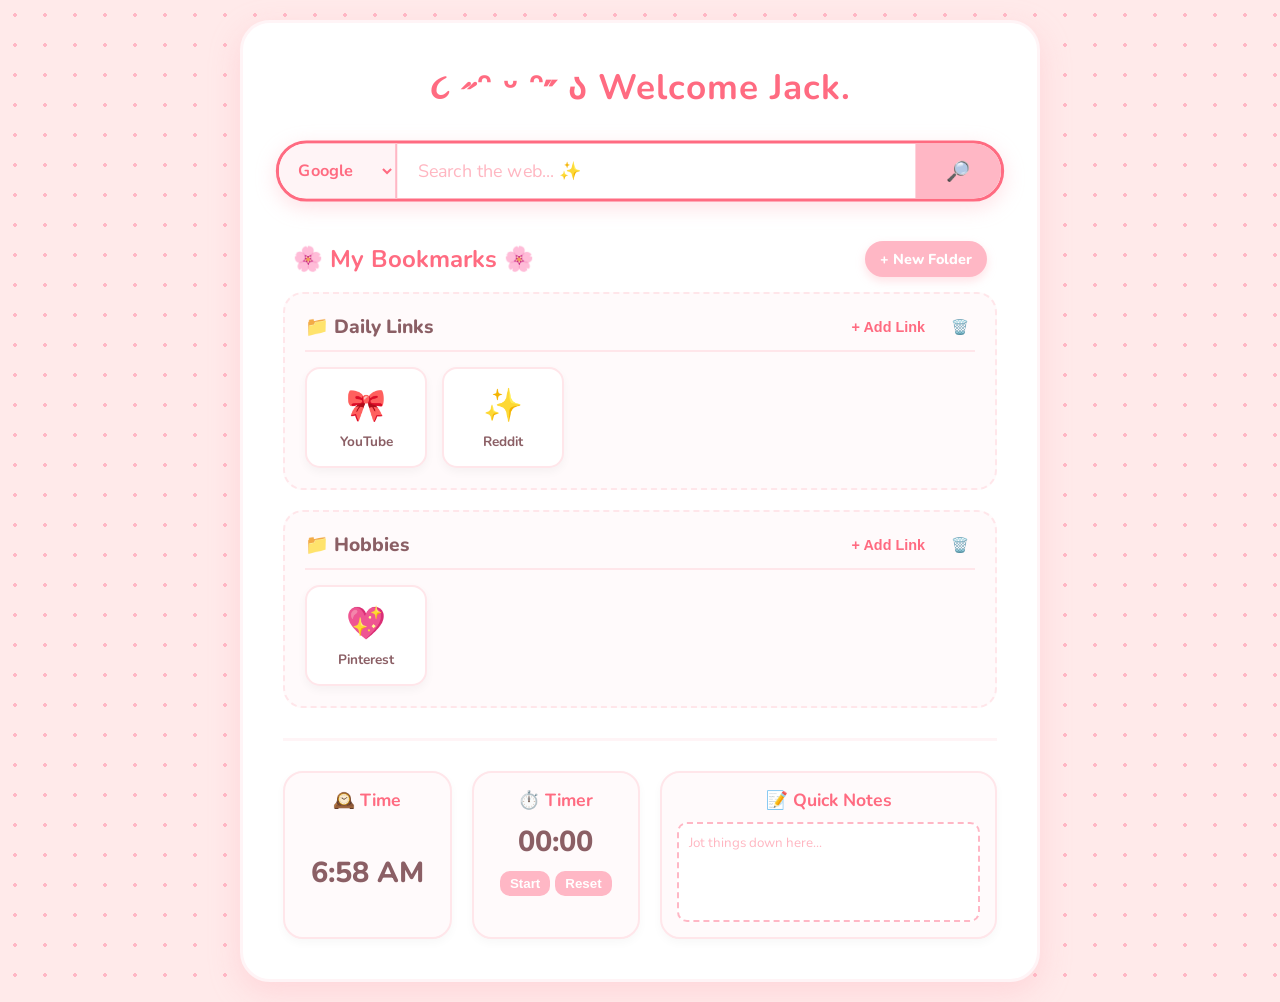
==== index.html @ 55a4bf8b "Add files via upload" ====
<!DOCTYPE html>
<html lang="en">
<head>
    <meta charset="UTF-8">
    <meta name="viewport" content="width=device-width, initial-scale=1.0">
    <title>🌸 jacks Start Page 🌸</title>
    <link href="https://fonts.googleapis.com/css2?family=Nunito:wght@400;700;800&display=swap" rel="stylesheet">
    
    <link rel="stylesheet" href="style.css">
</head>
<body>

    <div class="container">
        <h1>૮ ˶ᵔ ᵕ ᵔ˶ ა Welcome Jack.</h1>
        
        <form class="search-bar" id="search-form">
            <select id="search-engine" class="search-engine-select">
                <option value="google">Google</option>
                <option value="youtube">YouTube</option>
                <option value="reddit">Reddit</option>
            </select>
            <input type="text" id="search-query" placeholder="Search the web... ✨" autofocus autocomplete="off" required>
            <button type="submit">🔎</button>
        </form>

        <div class="bookmarks-header">
            <h2>🌸 My Bookmarks 🌸</h2>
            <button id="add-group-btn" class="btn">+ New Folder</button>
        </div>

        <div id="bookmarks-master-container">
            </div>

        <div class="utilities">
            <div class="widget-card">
                <h3>🕰️ Time</h3>
                <div class="clock-display" id="clock-display">00:00</div>
            </div>

            <div class="widget-card">
                <h3>⏱️ Timer</h3>
                <div class="timer-display" id="timer-display">00:00</div>
                <div class="timer-controls">
                    <button id="timer-toggle">Start</button>
                    <button id="timer-reset">Reset</button>
                </div>
            </div>

            <div class="widget-card notes-card">
                <h3>📝 Quick Notes</h3>
                <textarea id="notepad" placeholder="Jot things down here..."></textarea>
            </div>
        </div>
    </div>
    
    <script>
        /* --- Search Logic --- */
        document.getElementById('search-form').addEventListener('submit', function(e) {
            e.preventDefault();
            const query = encodeURIComponent(document.getElementById('search-query').value);
            const engine = document.getElementById('search-engine').value;
            let url = '';
            
            if (engine === 'google') url = `https://www.google.com/search?q=${query}`;
            else if (engine === 'youtube') url = `https://www.youtube.com/results?search_query=${query}`;
            else if (engine === 'reddit') url = `https://www.reddit.com/search?q=${query}`;
            
            window.location.href = url;
        });

        /* --- Notepad Logic --- */
        const notepad = document.getElementById('notepad');
        notepad.value = localStorage.getItem('kawaiiNotes') || '';
        notepad.addEventListener('input', () => {
            localStorage.setItem('kawaiiNotes', notepad.value);
        });

        /* --- Clock Logic --- */
        function updateClock() {
            const now = new Date();
            let hours = now.getHours();
            let minutes = now.getMinutes();
            let ampm = hours >= 12 ? 'PM' : 'AM';
            hours = hours % 12;
            hours = hours ? hours : 12; 
            minutes = minutes < 10 ? '0' + minutes : minutes;
            document.getElementById('clock-display').innerText = `${hours}:${minutes} ${ampm}`;
        }
        setInterval(updateClock, 1000);
        updateClock();

        /* --- Timer Logic (Stopwatch) --- */
        let timerInterval;
        let timerSeconds = 0;
        let isTimerRunning = false;
        const timerDisplay = document.getElementById('timer-display');
        const timerToggleBtn = document.getElementById('timer-toggle');

        function formatTime(totalSeconds) {
            const m = Math.floor(totalSeconds / 60).toString().padStart(2, '0');
            const s = (totalSeconds % 60).toString().padStart(2, '0');
            return `${m}:${s}`;
        }

        document.getElementById('timer-toggle').addEventListener('click', () => {
            if (isTimerRunning) {
                clearInterval(timerInterval);
                timerToggleBtn.innerText = 'Resume';
            } else {
                timerInterval = setInterval(() => {
                    timerSeconds++;
                    timerDisplay.innerText = formatTime(timerSeconds);
                }, 1000);
                timerToggleBtn.innerText = 'Pause';
            }
            isTimerRunning = !isTimerRunning;
        });

        document.getElementById('timer-reset').addEventListener('click', () => {
            clearInterval(timerInterval);
            isTimerRunning = false;
            timerSeconds = 0;
            timerDisplay.innerText = formatTime(timerSeconds);
            timerToggleBtn.innerText = 'Start';
        });

        /* --- Bookmarks Logic --- */
        const masterContainer = document.getElementById('bookmarks-master-container');
        const kawaiiIcons = ['🌸', '🎀', '✨', '💖', '🍓', '🧁', '🧸', '☁️', '🐰', '🌷', '🦋', '🌙'];

        // Load grouped bookmarks or set default
        let groupedBookmarks = JSON.parse(localStorage.getItem('kawaiiGroupedBookmarks'));
        if (!groupedBookmarks || Object.keys(groupedBookmarks).length === 0) {
            groupedBookmarks = {
                "Daily Links": [
                    { name: 'YouTube', url: 'https://youtube.com', icon: '🎀' },
                    { name: 'Reddit', url: 'https://reddit.com', icon: '✨' }
                ],
                "Hobbies": [
                    { name: 'Pinterest', url: 'https://pinterest.com', icon: '💖' }
                ]
            };
        }

        function saveBookmarks() {
            localStorage.setItem('kawaiiGroupedBookmarks', JSON.stringify(groupedBookmarks));
        }

        function renderBookmarks() {
            masterContainer.innerHTML = '';
            
            for (const groupName in groupedBookmarks) {
                const groupDiv = document.createElement('div');
                groupDiv.className = 'group-container';
                
                // Header for the group
                const header = document.createElement('div');
                header.className = 'group-header';
                header.innerHTML = `
                    <div class="group-title">📁 ${groupName}</div>
                    <div class="group-actions">
                        <button onclick="addBookmarkToGroup('${groupName}')">+ Add Link</button>
                        <button onclick="deleteGroup('${groupName}')">🗑️</button>
                    </div>
                `;
                groupDiv.appendChild(header);

                // Grid for the links
                const grid = document.createElement('div');
                grid.className = 'bookmarks-grid';
                
                groupedBookmarks[groupName].forEach((bm, index) => {
                    const card = document.createElement('a');
                    card.className = 'bookmark-card';
                    card.href = bm.url;
                    card.innerHTML = `
                        <div class="bookmark-icon">${bm.icon}</div>
                        <div class="bookmark-name">${bm.name}</div>
                        <button class="delete-btn" onclick="deleteBookmark(event, '${groupName}', ${index})" title="Delete">✖</button>
                    `;
                    grid.appendChild(card);
                });

                groupDiv.appendChild(grid);
                masterContainer.appendChild(groupDiv);
            }
        }

        // Add a new Group
        document.getElementById('add-group-btn').addEventListener('click', () => {
            const groupName = prompt('What is the name of your new folder? 🎀');
            if (!groupName || groupedBookmarks[groupName]) return; 
            groupedBookmarks[groupName] = [];
            saveBookmarks();
            renderBookmarks();
        });

        // Delete a Group
        window.deleteGroup = function(groupName) {
            if (confirm(`Are you sure you want to delete the "${groupName}" folder and all its links? 🥺`)) {
                delete groupedBookmarks[groupName];
                saveBookmarks();
                renderBookmarks();
            }
        }

        // Add bookmark to a specific group
        window.addBookmarkToGroup = function(groupName) {
            const name = prompt('What is the name of your new bookmark? 🎀');
            if (!name) return; 
            
            let url = prompt('What is the URL? ✨\n(e.g., https://example.com)');
            if (!url) return; 
            
            if (!url.startsWith('http://') && !url.startsWith('https://')) {
                url = 'https://' + url;
            }

            const randomIcon = kawaiiIcons[Math.floor(Math.random() * kawaiiIcons.length)];
            groupedBookmarks[groupName].push({ name, url, icon: randomIcon });
            
            saveBookmarks();
            renderBookmarks();
        }

        // Delete specific bookmark
        window.deleteBookmark = function(event, groupName, index) {
            event.preventDefault(); 
            if (confirm('Are you sure you want to delete this cute bookmark? 🥺')) {
                groupedBookmarks[groupName].splice(index, 1);
                saveBookmarks();
                renderBookmarks();
            }
        }

        renderBookmarks();
    </script>
</body>
</html>
---- style.css ----
/* style.css */
:root {
    --bg-color: #ffeaea; 
    --container-bg: #ffffff; 
    --primary: #ffb7c5; 
    --secondary: #ffc0cb; 
    --text-main: #ff6b81; 
    --text-dark: #8b5f65; 
    --shadow: rgba(255, 182, 193, 0.4); 
}

* {
    box-sizing: border-box;
}

body {
    font-family: 'Nunito', sans-serif;
    background-color: var(--bg-color);
    background-image: radial-gradient(var(--primary) 2px, transparent 2px);
    background-size: 30px 30px;
    color: var(--text-dark);
    display: flex;
    justify-content: center;
    align-items: center;
    min-height: 100vh;
    margin: 0;
    padding: 20px;
}

.container {
    background-color: var(--container-bg);
    padding: 40px;
    border-radius: 30px;
    box-shadow: 0 10px 30px var(--shadow);
    width: 100%;
    max-width: 800px;
    border: 3px solid #fff4f6;
}

h1 {
    color: var(--text-main);
    margin-top: 0;
    margin-bottom: 30px;
    font-size: 2.2em;
    text-align: center;
    letter-spacing: 1px;
}

/* --- Search Bar Styles --- */
.search-bar {
    display: flex;
    margin-bottom: 40px;
    box-shadow: 0 6px 20px var(--shadow);
    border-radius: 50px;
    overflow: hidden;
    border: 3px solid var(--primary);
    background: white;
    transition: transform 0.2s;
}

.search-bar:focus-within {
    transform: scale(1.02);
    border-color: var(--text-main);
}

.search-engine-select {
    background-color: #fff4f6;
    color: var(--text-main);
    border: none;
    padding: 0 15px;
    font-family: 'Nunito', sans-serif;
    font-weight: 700;
    font-size: 1em;
    outline: none;
    cursor: pointer;
    border-right: 2px solid var(--primary);
}

.search-bar input {
    flex-grow: 1;
    padding: 15px 20px;
    border: none;
    outline: none;
    font-family: 'Nunito', sans-serif;
    font-size: 1.1em;
    color: var(--text-dark);
    background: transparent;
}

.search-bar input::placeholder {
    color: #ffb6c1;
}

.search-bar button {
    padding: 15px 30px;
    background-color: var(--primary);
    color: white;
    border: none;
    cursor: pointer;
    font-size: 1.2em;
    transition: background 0.3s ease;
}

.search-bar button:hover {
    background-color: var(--text-main);
}

/* --- Bookmarks Styles --- */
.bookmarks-header {
    display: flex;
    justify-content: space-between;
    align-items: center;
    margin-bottom: 15px;
    padding: 0 10px;
}

h2 {
    color: var(--text-main);
    margin: 0;
    font-size: 1.5em;
}

.btn {
    background-color: var(--primary);
    color: white;
    border: none;
    padding: 8px 15px;
    border-radius: 20px;
    cursor: pointer;
    font-family: 'Nunito', sans-serif;
    font-weight: 800;
    font-size: 0.9em;
    box-shadow: 0 4px 10px var(--shadow);
    transition: transform 0.2s, background 0.3s;
}

.btn:hover {
    transform: scale(1.05) translateY(-2px);
    background-color: var(--text-main);
}

.group-container {
    background: #fffafb;
    border: 2px dashed #ffe6ea;
    border-radius: 20px;
    padding: 20px;
    margin-bottom: 20px;
}

.group-header {
    display: flex;
    align-items: center;
    justify-content: space-between;
    margin-bottom: 15px;
    border-bottom: 2px solid #ffe6ea;
    padding-bottom: 10px;
}

.group-title {
    font-size: 1.2em;
    font-weight: 800;
    color: var(--text-dark);
}

.group-actions button {
    background: none;
    border: none;
    cursor: pointer;
    font-size: 0.9em;
    font-weight: 700;
    color: var(--text-main);
    margin-left: 10px;
    transition: transform 0.2s;
}

.group-actions button:hover {
    transform: scale(1.1);
}

.bookmarks-grid {
    display: grid;
    grid-template-columns: repeat(auto-fill, minmax(100px, 1fr));
    gap: 15px;
}

.bookmark-card {
    background-color: white;
    padding: 15px 10px;
    border-radius: 15px;
    text-decoration: none;
    color: var(--text-dark);
    display: flex;
    flex-direction: column;
    align-items: center;
    position: relative;
    box-shadow: 0 4px 10px rgba(0,0,0,0.04);
    transition: transform 0.2s, box-shadow 0.2s;
    border: 2px solid #ffe6ea;
}

.bookmark-card:hover {
    transform: translateY(-5px);
    box-shadow: 0 8px 20px var(--shadow);
    border-color: var(--primary);
}

.bookmark-icon { font-size: 2em; margin-bottom: 5px; }
.bookmark-name { font-size: 0.85em; font-weight: 700; text-align: center; word-break: break-word; }

.delete-btn {
    position: absolute;
    top: -8px;
    right: -8px;
    background-color: #ff6b81;
    color: white;
    border: 2px solid white;
    border-radius: 50%;
    width: 24px;
    height: 24px;
    font-size: 10px;
    cursor: pointer;
    display: none;
    align-items: center;
    justify-content: center;
    padding: 0;
    box-shadow: 0 2px 5px rgba(0,0,0,0.2);
    transition: transform 0.2s;
}

.bookmark-card:hover .delete-btn { display: flex; }
.delete-btn:hover { transform: scale(1.1); }

/* --- Utilities Styles (Timer, Clock, Notes) --- */
.utilities {
    display: grid;
    grid-template-columns: 1fr 1fr 2fr;
    gap: 20px;
    margin-top: 30px;
    border-top: 3px solid #fff4f6;
    padding-top: 30px;
}

.widget-card {
    background-color: #fffafb;
    border: 2px solid #ffe6ea;
    border-radius: 20px;
    padding: 15px;
    box-shadow: 0 4px 10px rgba(0,0,0,0.03);
    display: flex;
    flex-direction: column;
    align-items: center;
    text-align: center;
}

.widget-card h3 {
    margin: 0 0 10px 0;
    color: var(--text-main);
    font-size: 1.1em;
}

/* Clock */
.clock-display {
    font-size: 1.8em;
    font-weight: 800;
    color: var(--text-dark);
    margin: auto 0;
}

/* Timer */
.timer-display {
    font-size: 1.8em;
    font-weight: 800;
    color: var(--text-dark);
    margin-bottom: 10px;
    font-variant-numeric: tabular-nums;
}
.timer-controls { display: flex; gap: 5px; }
.timer-controls button {
    background: var(--primary);
    color: white;
    border: none;
    border-radius: 10px;
    padding: 5px 10px;
    font-weight: 700;
    cursor: pointer;
}
.timer-controls button:hover { background: var(--text-main); }

/* Notes */
.widget-card.notes-card {
    align-items: stretch;
}
textarea {
    width: 100%;
    height: 100px;
    resize: none;
    border: 2px dashed #ffb7c5;
    border-radius: 10px;
    padding: 10px;
    font-family: 'Nunito', sans-serif;
    color: var(--text-dark);
    background: white;
    outline: none;
}
textarea:focus { border-color: var(--text-main); }
textarea::placeholder { color: #ffb6c1; }

@media (max-width: 650px) {
    .utilities { grid-template-columns: 1fr; }
}
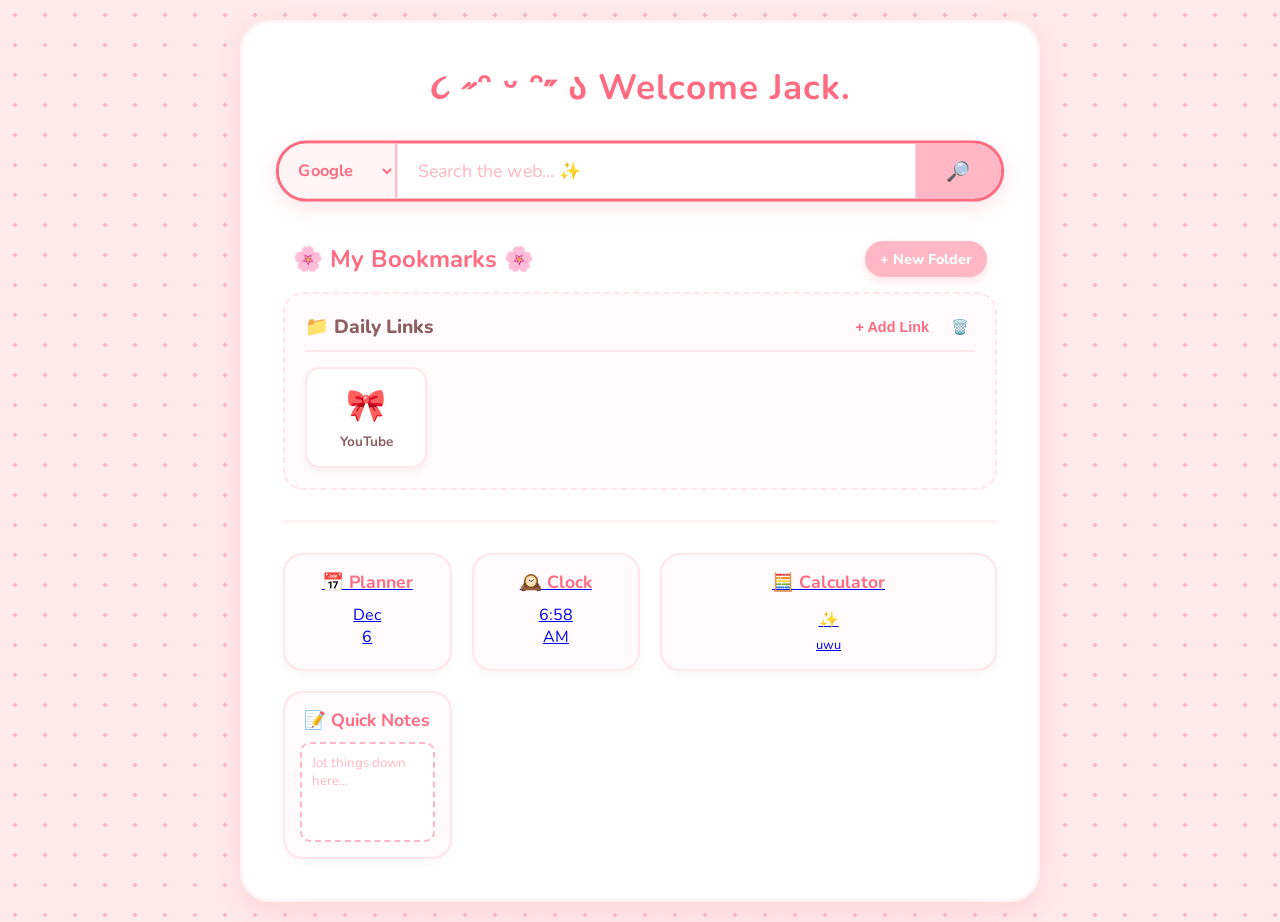
==== commit c2ef1e8e: "ndex.html" ====
--- a/index.html
+++ b/index.html
@@ -3,9 +3,8 @@
 <head>
     <meta charset="UTF-8">
     <meta name="viewport" content="width=device-width, initial-scale=1.0">
-    <title>🌸 jacks Start Page 🌸</title>
+    <title>🌸 Kawaii Start Page 🌸</title>
     <link href="https://fonts.googleapis.com/css2?family=Nunito:wght@400;700;800&display=swap" rel="stylesheet">
-    
     <link rel="stylesheet" href="style.css">
 </head>
 <body>
@@ -27,24 +26,27 @@
             <h2>🌸 My Bookmarks 🌸</h2>
             <button id="add-group-btn" class="btn">+ New Folder</button>
         </div>
-
-        <div id="bookmarks-master-container">
-            </div>
+        <div id="bookmarks-master-container"></div>
 
         <div class="utilities">
-            <div class="widget-card">
-                <h3>🕰️ Time</h3>
-                <div class="clock-display" id="clock-display">00:00</div>
-            </div>
+            
+            <a href="calendar.html" class="widget-card" title="Open Planner">
+                <h3>📅 Planner</h3>
+                <div class="widget-data-small" id="mini-month">MMM</div>
+                <div class="widget-data-large" id="mini-day">00</div>
+            </a>
 
-            <div class="widget-card">
-                <h3>⏱️ Timer</h3>
-                <div class="timer-display" id="timer-display">00:00</div>
-                <div class="timer-controls">
-                    <button id="timer-toggle">Start</button>
-                    <button id="timer-reset">Reset</button>
-                </div>
-            </div>
+            <a href="clock.html" class="widget-card" title="Open Time Tools">
+                <h3>🕰️ Clock</h3>
+                <div class="widget-data-large" id="mini-clock">00:00</div>
+                <div class="widget-data-small" id="mini-ampm">AM</div>
+            </a>
+
+            <a href="calculator.html" class="widget-card" title="Open Calculator">
+                <h3>🧮 Calculator</h3>
+                <div class="widget-data-large" style="margin-top:5px;">✨</div>
+                <div class="widget-data-small" style="font-size:0.8em; margin-top:5px;">uwu</div>
+            </a>
 
             <div class="widget-card notes-card">
                 <h3>📝 Quick Notes</h3>
@@ -60,180 +62,79 @@
             const query = encodeURIComponent(document.getElementById('search-query').value);
             const engine = document.getElementById('search-engine').value;
             let url = '';
-            
             if (engine === 'google') url = `https://www.google.com/search?q=${query}`;
             else if (engine === 'youtube') url = `https://www.youtube.com/results?search_query=${query}`;
             else if (engine === 'reddit') url = `https://www.reddit.com/search?q=${query}`;
-            
             window.location.href = url;
         });
 
-        /* --- Notepad Logic --- */
-        const notepad = document.getElementById('notepad');
-        notepad.value = localStorage.getItem('kawaiiNotes') || '';
-        notepad.addEventListener('input', () => {
-            localStorage.setItem('kawaiiNotes', notepad.value);
-        });
+        /* --- Mini Calendar Logic --- */
+        const dateObj = new Date();
+        document.getElementById('mini-month').innerText = dateObj.toLocaleString('default', { month: 'short' });
+        document.getElementById('mini-day').innerText = dateObj.getDate();
 
-        /* --- Clock Logic --- */
+        /* --- Mini Clock Logic --- */
         function updateClock() {
             const now = new Date();
             let hours = now.getHours();
             let minutes = now.getMinutes();
             let ampm = hours >= 12 ? 'PM' : 'AM';
-            hours = hours % 12;
-            hours = hours ? hours : 12; 
+            hours = hours % 12 || 12; 
             minutes = minutes < 10 ? '0' + minutes : minutes;
-            document.getElementById('clock-display').innerText = `${hours}:${minutes} ${ampm}`;
+            document.getElementById('mini-clock').innerText = `${hours}:${minutes}`;
+            document.getElementById('mini-ampm').innerText = ampm;
         }
-        setInterval(updateClock, 1000);
-        updateClock();
+        setInterval(updateClock, 1000); updateClock();
 
-        /* --- Timer Logic (Stopwatch) --- */
-        let timerInterval;
-        let timerSeconds = 0;
-        let isTimerRunning = false;
-        const timerDisplay = document.getElementById('timer-display');
-        const timerToggleBtn = document.getElementById('timer-toggle');
-
-        function formatTime(totalSeconds) {
-            const m = Math.floor(totalSeconds / 60).toString().padStart(2, '0');
-            const s = (totalSeconds % 60).toString().padStart(2, '0');
-            return `${m}:${s}`;
-        }
-
-        document.getElementById('timer-toggle').addEventListener('click', () => {
-            if (isTimerRunning) {
-                clearInterval(timerInterval);
-                timerToggleBtn.innerText = 'Resume';
-            } else {
-                timerInterval = setInterval(() => {
-                    timerSeconds++;
-                    timerDisplay.innerText = formatTime(timerSeconds);
-                }, 1000);
-                timerToggleBtn.innerText = 'Pause';
-            }
-            isTimerRunning = !isTimerRunning;
-        });
-
-        document.getElementById('timer-reset').addEventListener('click', () => {
-            clearInterval(timerInterval);
-            isTimerRunning = false;
-            timerSeconds = 0;
-            timerDisplay.innerText = formatTime(timerSeconds);
-            timerToggleBtn.innerText = 'Start';
-        });
+        /* --- Notepad Logic --- */
+        const notepad = document.getElementById('notepad');
+        notepad.value = localStorage.getItem('kawaiiNotes') || '';
+        notepad.addEventListener('input', () => localStorage.setItem('kawaiiNotes', notepad.value));
 
         /* --- Bookmarks Logic --- */
         const masterContainer = document.getElementById('bookmarks-master-container');
-        const kawaiiIcons = ['🌸', '🎀', '✨', '💖', '🍓', '🧁', '🧸', '☁️', '🐰', '🌷', '🦋', '🌙'];
-
-        // Load grouped bookmarks or set default
+        const kawaiiIcons = ['🌸', '🎀', '✨', '💖', '🍓', '🧁', '🧸', '☁️', '🐰', '🌷'];
         let groupedBookmarks = JSON.parse(localStorage.getItem('kawaiiGroupedBookmarks'));
         if (!groupedBookmarks || Object.keys(groupedBookmarks).length === 0) {
-            groupedBookmarks = {
-                "Daily Links": [
-                    { name: 'YouTube', url: 'https://youtube.com', icon: '🎀' },
-                    { name: 'Reddit', url: 'https://reddit.com', icon: '✨' }
-                ],
-                "Hobbies": [
-                    { name: 'Pinterest', url: 'https://pinterest.com', icon: '💖' }
-                ]
-            };
+            groupedBookmarks = { "Daily Links": [{ name: 'YouTube', url: 'https://youtube.com', icon: '🎀' }] };
         }
-
-        function saveBookmarks() {
-            localStorage.setItem('kawaiiGroupedBookmarks', JSON.stringify(groupedBookmarks));
-        }
-
+        function saveBookmarks() { localStorage.setItem('kawaiiGroupedBookmarks', JSON.stringify(groupedBookmarks)); }
         function renderBookmarks() {
             masterContainer.innerHTML = '';
-            
             for (const groupName in groupedBookmarks) {
                 const groupDiv = document.createElement('div');
                 groupDiv.className = 'group-container';
-                
-                // Header for the group
-                const header = document.createElement('div');
-                header.className = 'group-header';
-                header.innerHTML = `
-                    <div class="group-title">📁 ${groupName}</div>
-                    <div class="group-actions">
-                        <button onclick="addBookmarkToGroup('${groupName}')">+ Add Link</button>
-                        <button onclick="deleteGroup('${groupName}')">🗑️</button>
+                groupDiv.innerHTML = `
+                    <div class="group-header">
+                        <div class="group-title">📁 ${groupName}</div>
+                        <div class="group-actions"><button onclick="addBookmarkToGroup('${groupName}')">+ Add Link</button><button onclick="deleteGroup('${groupName}')">🗑️</button></div>
                     </div>
                 `;
-                groupDiv.appendChild(header);
-
-                // Grid for the links
                 const grid = document.createElement('div');
                 grid.className = 'bookmarks-grid';
-                
                 groupedBookmarks[groupName].forEach((bm, index) => {
-                    const card = document.createElement('a');
-                    card.className = 'bookmark-card';
-                    card.href = bm.url;
-                    card.innerHTML = `
-                        <div class="bookmark-icon">${bm.icon}</div>
-                        <div class="bookmark-name">${bm.name}</div>
-                        <button class="delete-btn" onclick="deleteBookmark(event, '${groupName}', ${index})" title="Delete">✖</button>
-                    `;
-                    grid.appendChild(card);
+                    grid.innerHTML += `<a class="bookmark-card" href="${bm.url}"><div class="bookmark-icon">${bm.icon}</div><div class="bookmark-name">${bm.name}</div><button class="delete-btn" onclick="deleteBookmark(event, '${groupName}', ${index})" title="Delete">✖</button></a>`;
                 });
-
-                groupDiv.appendChild(grid);
-                masterContainer.appendChild(groupDiv);
+                groupDiv.appendChild(grid); masterContainer.appendChild(groupDiv);
             }
         }
-
-        // Add a new Group
         document.getElementById('add-group-btn').addEventListener('click', () => {
-            const groupName = prompt('What is the name of your new folder? 🎀');
-            if (!groupName || groupedBookmarks[groupName]) return; 
-            groupedBookmarks[groupName] = [];
-            saveBookmarks();
-            renderBookmarks();
+            const groupName = prompt('New folder name? 🎀');
+            if (groupName && !groupedBookmarks[groupName]) { groupedBookmarks[groupName] = []; saveBookmarks(); renderBookmarks(); }
         });
-
-        // Delete a Group
-        window.deleteGroup = function(groupName) {
-            if (confirm(`Are you sure you want to delete the "${groupName}" folder and all its links? 🥺`)) {
-                delete groupedBookmarks[groupName];
-                saveBookmarks();
-                renderBookmarks();
-            }
+        window.deleteGroup = function(groupName) { if (confirm(`Delete "${groupName}" folder? 🥺`)) { delete groupedBookmarks[groupName]; saveBookmarks(); renderBookmarks(); } }
+        window.addBookmarkToGroup = function(groupName) {
+            const name = prompt('Bookmark name? 🎀'); if (!name) return;
+            let url = prompt('URL? ✨'); if (!url) return;
+            if (!url.startsWith('http')) url = 'https://' + url;
+            groupedBookmarks[groupName].push({ name, url, icon: kawaiiIcons[Math.floor(Math.random() * kawaiiIcons.length)] });
+            saveBookmarks(); renderBookmarks();
         }
-
-        // Add bookmark to a specific group
-        window.addBookmarkToGroup = function(groupName) {
-            const name = prompt('What is the name of your new bookmark? 🎀');
-            if (!name) return; 
-            
-            let url = prompt('What is the URL? ✨\n(e.g., https://example.com)');
-            if (!url) return; 
-            
-            if (!url.startsWith('http://') && !url.startsWith('https://')) {
-                url = 'https://' + url;
-            }
-
-            const randomIcon = kawaiiIcons[Math.floor(Math.random() * kawaiiIcons.length)];
-            groupedBookmarks[groupName].push({ name, url, icon: randomIcon });
-            
-            saveBookmarks();
-            renderBookmarks();
+        window.deleteBookmark = function(event, groupName, index) {
+            event.preventDefault();
+            if (confirm('Delete this bookmark? 🥺')) { groupedBookmarks[groupName].splice(index, 1); saveBookmarks(); renderBookmarks(); }
         }
-
-        // Delete specific bookmark
-        window.deleteBookmark = function(event, groupName, index) {
-            event.preventDefault(); 
-            if (confirm('Are you sure you want to delete this cute bookmark? 🥺')) {
-                groupedBookmarks[groupName].splice(index, 1);
-                saveBookmarks();
-                renderBookmarks();
-            }
-        }
-
         renderBookmarks();
     </script>
 </body>
-</html>+</html>
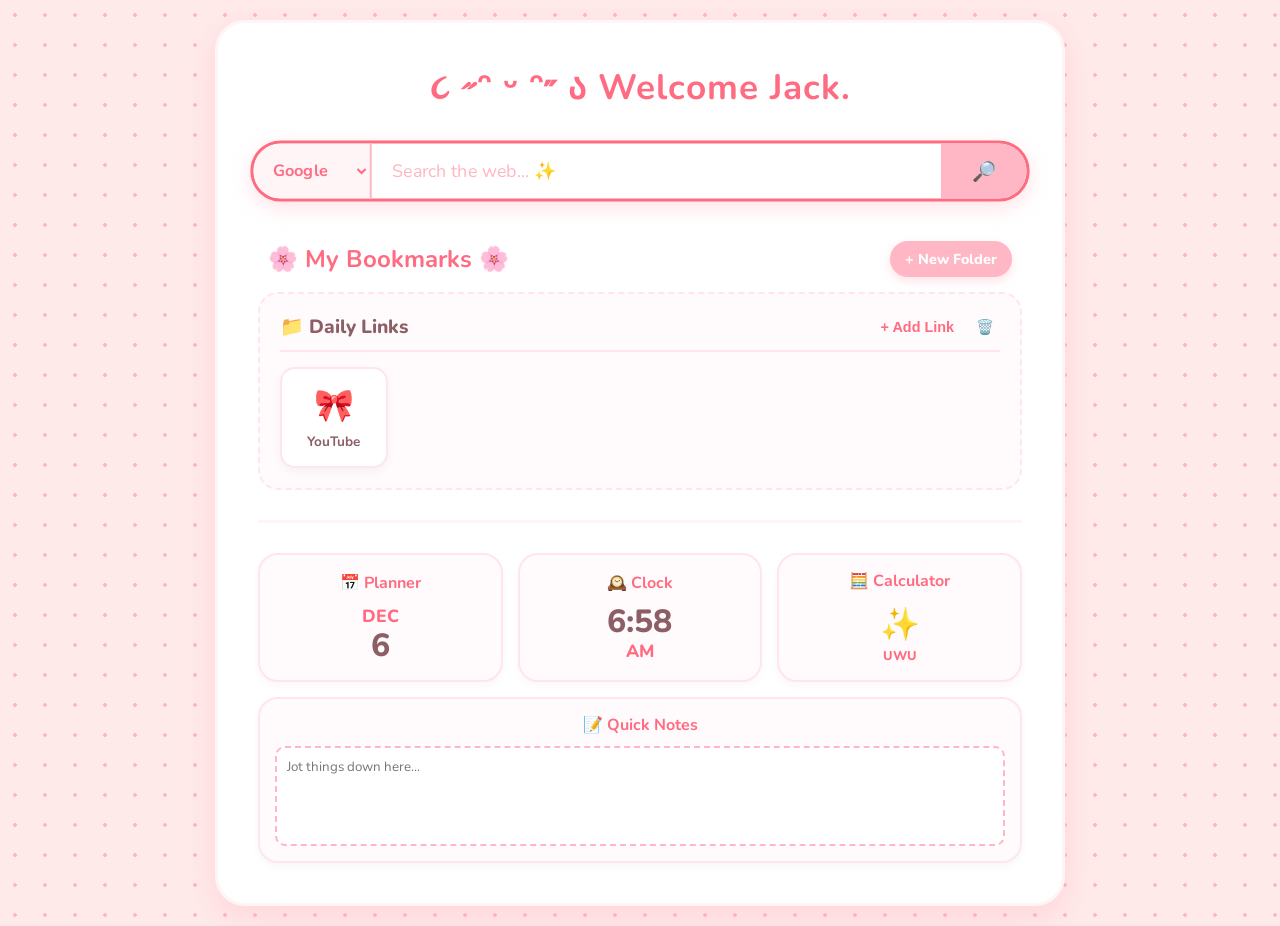
==== commit a39d65b4: "Add files via upload" ====
--- a/index.html
+++ b/index.html
@@ -137,4 +137,4 @@
         renderBookmarks();
     </script>
 </body>
-</html>
+</html>
--- a/style.css
+++ b/style.css
@@ -9,302 +9,133 @@
     --shadow: rgba(255, 182, 193, 0.4); 
 }
 
-* {
-    box-sizing: border-box;
-}
+* { box-sizing: border-box; }
 
 body {
-    font-family: 'Nunito', sans-serif;
-    background-color: var(--bg-color);
+    font-family: 'Nunito', sans-serif; background-color: var(--bg-color);
     background-image: radial-gradient(var(--primary) 2px, transparent 2px);
-    background-size: 30px 30px;
-    color: var(--text-dark);
-    display: flex;
-    justify-content: center;
-    align-items: center;
-    min-height: 100vh;
-    margin: 0;
-    padding: 20px;
+    background-size: 30px 30px; color: var(--text-dark);
+    display: flex; justify-content: center; align-items: center;
+    min-height: 100vh; margin: 0; padding: 20px;
 }
 
 .container {
-    background-color: var(--container-bg);
-    padding: 40px;
-    border-radius: 30px;
-    box-shadow: 0 10px 30px var(--shadow);
-    width: 100%;
-    max-width: 800px;
-    border: 3px solid #fff4f6;
+    background-color: var(--container-bg); padding: 40px; border-radius: 30px;
+    box-shadow: 0 10px 30px var(--shadow); width: 100%; max-width: 850px;
+    border: 3px solid #fff4f6; position: relative;
 }
 
-h1 {
-    color: var(--text-main);
-    margin-top: 0;
-    margin-bottom: 30px;
-    font-size: 2.2em;
-    text-align: center;
-    letter-spacing: 1px;
+h1 { color: var(--text-main); margin-top: 0; margin-bottom: 30px; font-size: 2.2em; text-align: center; letter-spacing: 1px; }
+h2 { color: var(--text-main); margin: 0; font-size: 1.5em; }
+
+/* --- General Buttons --- */
+.btn {
+    background-color: var(--primary); color: white; border: none; padding: 8px 15px;
+    border-radius: 20px; cursor: pointer; font-family: 'Nunito', sans-serif;
+    font-weight: 800; font-size: 0.9em; box-shadow: 0 4px 10px var(--shadow);
+    text-decoration: none; display: inline-block; transition: transform 0.2s, background 0.3s;
 }
+.btn:hover { transform: scale(1.05) translateY(-2px); background-color: var(--text-main); }
 
-/* --- Search Bar Styles --- */
+/* --- Search Bar --- */
 .search-bar {
-    display: flex;
-    margin-bottom: 40px;
-    box-shadow: 0 6px 20px var(--shadow);
-    border-radius: 50px;
-    overflow: hidden;
-    border: 3px solid var(--primary);
-    background: white;
-    transition: transform 0.2s;
+    display: flex; margin-bottom: 40px; box-shadow: 0 6px 20px var(--shadow);
+    border-radius: 50px; overflow: hidden; border: 3px solid var(--primary); background: white; transition: transform 0.2s;
 }
+.search-bar:focus-within { transform: scale(1.02); border-color: var(--text-main); }
+.search-engine-select {
+    background-color: #fff4f6; color: var(--text-main); border: none; padding: 0 15px;
+    font-family: 'Nunito', sans-serif; font-weight: 700; font-size: 1em; outline: none; cursor: pointer; border-right: 2px solid var(--primary);
+}
+.search-bar input { flex-grow: 1; padding: 15px 20px; border: none; outline: none; font-family: 'Nunito', sans-serif; font-size: 1.1em; color: var(--text-dark); background: transparent; }
+.search-bar input::placeholder { color: #ffb6c1; }
+.search-bar button { padding: 15px 30px; background-color: var(--primary); color: white; border: none; cursor: pointer; font-size: 1.2em; transition: background 0.3s ease; }
+.search-bar button:hover { background-color: var(--text-main); }
 
-.search-bar:focus-within {
-    transform: scale(1.02);
-    border-color: var(--text-main);
+/* --- Bookmarks --- */
+.bookmarks-header { display: flex; justify-content: space-between; align-items: center; margin-bottom: 15px; padding: 0 10px; }
+.group-container { background: #fffafb; border: 2px dashed #ffe6ea; border-radius: 20px; padding: 20px; margin-bottom: 20px; }
+.group-header { display: flex; align-items: center; justify-content: space-between; margin-bottom: 15px; border-bottom: 2px solid #ffe6ea; padding-bottom: 10px; }
+.group-title { font-size: 1.2em; font-weight: 800; color: var(--text-dark); }
+.group-actions button { background: none; border: none; cursor: pointer; font-size: 0.9em; font-weight: 700; color: var(--text-main); margin-left: 10px; transition: transform 0.2s; }
+.group-actions button:hover { transform: scale(1.1); }
+.bookmarks-grid { display: grid; grid-template-columns: repeat(auto-fill, minmax(100px, 1fr)); gap: 15px; }
+.bookmark-card {
+    background-color: white; padding: 15px 10px; border-radius: 15px; text-decoration: none; color: var(--text-dark);
+    display: flex; flex-direction: column; align-items: center; position: relative;
+    box-shadow: 0 4px 10px rgba(0,0,0,0.04); transition: transform 0.2s, box-shadow 0.2s; border: 2px solid #ffe6ea;
 }
-
-.search-engine-select {
-    background-color: #fff4f6;
-    color: var(--text-main);
-    border: none;
-    padding: 0 15px;
-    font-family: 'Nunito', sans-serif;
-    font-weight: 700;
-    font-size: 1em;
-    outline: none;
-    cursor: pointer;
-    border-right: 2px solid var(--primary);
-}
-
-.search-bar input {
-    flex-grow: 1;
-    padding: 15px 20px;
-    border: none;
-    outline: none;
-    font-family: 'Nunito', sans-serif;
-    font-size: 1.1em;
-    color: var(--text-dark);
-    background: transparent;
-}
-
-.search-bar input::placeholder {
-    color: #ffb6c1;
-}
-
-.search-bar button {
-    padding: 15px 30px;
-    background-color: var(--primary);
-    color: white;
-    border: none;
-    cursor: pointer;
-    font-size: 1.2em;
-    transition: background 0.3s ease;
-}
-
-.search-bar button:hover {
-    background-color: var(--text-main);
-}
-
-/* --- Bookmarks Styles --- */
-.bookmarks-header {
-    display: flex;
-    justify-content: space-between;
-    align-items: center;
-    margin-bottom: 15px;
-    padding: 0 10px;
-}
-
-h2 {
-    color: var(--text-main);
-    margin: 0;
-    font-size: 1.5em;
-}
-
-.btn {
-    background-color: var(--primary);
-    color: white;
-    border: none;
-    padding: 8px 15px;
-    border-radius: 20px;
-    cursor: pointer;
-    font-family: 'Nunito', sans-serif;
-    font-weight: 800;
-    font-size: 0.9em;
-    box-shadow: 0 4px 10px var(--shadow);
-    transition: transform 0.2s, background 0.3s;
-}
-
-.btn:hover {
-    transform: scale(1.05) translateY(-2px);
-    background-color: var(--text-main);
-}
-
-.group-container {
-    background: #fffafb;
-    border: 2px dashed #ffe6ea;
-    border-radius: 20px;
-    padding: 20px;
-    margin-bottom: 20px;
-}
-
-.group-header {
-    display: flex;
-    align-items: center;
-    justify-content: space-between;
-    margin-bottom: 15px;
-    border-bottom: 2px solid #ffe6ea;
-    padding-bottom: 10px;
-}
-
-.group-title {
-    font-size: 1.2em;
-    font-weight: 800;
-    color: var(--text-dark);
-}
-
-.group-actions button {
-    background: none;
-    border: none;
-    cursor: pointer;
-    font-size: 0.9em;
-    font-weight: 700;
-    color: var(--text-main);
-    margin-left: 10px;
-    transition: transform 0.2s;
-}
-
-.group-actions button:hover {
-    transform: scale(1.1);
-}
-
-.bookmarks-grid {
-    display: grid;
-    grid-template-columns: repeat(auto-fill, minmax(100px, 1fr));
-    gap: 15px;
-}
-
-.bookmark-card {
-    background-color: white;
-    padding: 15px 10px;
-    border-radius: 15px;
-    text-decoration: none;
-    color: var(--text-dark);
-    display: flex;
-    flex-direction: column;
-    align-items: center;
-    position: relative;
-    box-shadow: 0 4px 10px rgba(0,0,0,0.04);
-    transition: transform 0.2s, box-shadow 0.2s;
-    border: 2px solid #ffe6ea;
-}
-
-.bookmark-card:hover {
-    transform: translateY(-5px);
-    box-shadow: 0 8px 20px var(--shadow);
-    border-color: var(--primary);
-}
-
+.bookmark-card:hover { transform: translateY(-5px); box-shadow: 0 8px 20px var(--shadow); border-color: var(--primary); }
 .bookmark-icon { font-size: 2em; margin-bottom: 5px; }
 .bookmark-name { font-size: 0.85em; font-weight: 700; text-align: center; word-break: break-word; }
-
 .delete-btn {
-    position: absolute;
-    top: -8px;
-    right: -8px;
-    background-color: #ff6b81;
-    color: white;
-    border: 2px solid white;
-    border-radius: 50%;
-    width: 24px;
-    height: 24px;
-    font-size: 10px;
-    cursor: pointer;
-    display: none;
-    align-items: center;
-    justify-content: center;
-    padding: 0;
-    box-shadow: 0 2px 5px rgba(0,0,0,0.2);
-    transition: transform 0.2s;
+    position: absolute; top: -8px; right: -8px; background-color: #ff6b81; color: white; border: 2px solid white;
+    border-radius: 50%; width: 24px; height: 24px; font-size: 10px; cursor: pointer; display: none;
+    align-items: center; justify-content: center; padding: 0; box-shadow: 0 2px 5px rgba(0,0,0,0.2); transition: transform 0.2s;
 }
-
 .bookmark-card:hover .delete-btn { display: flex; }
 .delete-btn:hover { transform: scale(1.1); }
 
-/* --- Utilities Styles (Timer, Clock, Notes) --- */
+/* --- Main Page Utilities Grid --- */
 .utilities {
-    display: grid;
-    grid-template-columns: 1fr 1fr 2fr;
-    gap: 20px;
-    margin-top: 30px;
-    border-top: 3px solid #fff4f6;
-    padding-top: 30px;
+    display: grid; grid-template-columns: repeat(3, 1fr); gap: 15px;
+    margin-top: 30px; border-top: 3px solid #fff4f6; padding-top: 30px;
 }
+a.widget-card { text-decoration: none; color: inherit; cursor: pointer; transition: transform 0.2s; }
+a.widget-card:hover { transform: scale(1.05); border-color: var(--text-main); }
+.widget-card {
+    background-color: #fffafb; border: 2px solid #ffe6ea; border-radius: 20px; padding: 15px;
+    box-shadow: 0 4px 10px rgba(0,0,0,0.03); display: flex; flex-direction: column; align-items: center; justify-content: center; text-align: center;
+}
+.widget-card h3 { margin: 0 0 10px 0; color: var(--text-main); font-size: 1em; }
+.widget-data-large { font-size: 2em; font-weight: 800; line-height: 1.1; color: var(--text-dark); }
+.widget-data-small { font-size: 1.1em; font-weight: 800; color: var(--text-main); text-transform: uppercase; }
 
-.widget-card {
-    background-color: #fffafb;
-    border: 2px solid #ffe6ea;
-    border-radius: 20px;
-    padding: 15px;
-    box-shadow: 0 4px 10px rgba(0,0,0,0.03);
-    display: flex;
-    flex-direction: column;
-    align-items: center;
-    text-align: center;
-}
-
-.widget-card h3 {
-    margin: 0 0 10px 0;
-    color: var(--text-main);
-    font-size: 1.1em;
-}
-
-/* Clock */
-.clock-display {
-    font-size: 1.8em;
-    font-weight: 800;
-    color: var(--text-dark);
-    margin: auto 0;
-}
-
-/* Timer */
-.timer-display {
-    font-size: 1.8em;
-    font-weight: 800;
-    color: var(--text-dark);
-    margin-bottom: 10px;
-    font-variant-numeric: tabular-nums;
-}
-.timer-controls { display: flex; gap: 5px; }
-.timer-controls button {
-    background: var(--primary);
-    color: white;
-    border: none;
-    border-radius: 10px;
-    padding: 5px 10px;
-    font-weight: 700;
-    cursor: pointer;
-}
-.timer-controls button:hover { background: var(--text-main); }
-
-/* Notes */
-.widget-card.notes-card {
-    align-items: stretch;
-}
+.notes-card { grid-column: span 3; align-items: stretch; }
 textarea {
-    width: 100%;
-    height: 100px;
-    resize: none;
-    border: 2px dashed #ffb7c5;
-    border-radius: 10px;
-    padding: 10px;
-    font-family: 'Nunito', sans-serif;
-    color: var(--text-dark);
-    background: white;
-    outline: none;
+    width: 100%; height: 100px; resize: none; border: 2px dashed #ffb7c5;
+    border-radius: 10px; padding: 10px; font-family: 'Nunito', sans-serif;
+    color: var(--text-dark); background: white; outline: none;
 }
 textarea:focus { border-color: var(--text-main); }
-textarea::placeholder { color: #ffb6c1; }
+
+/* --- Full Calendar Page --- */
+.calendar-header-nav { display: flex; justify-content: space-between; align-items: center; margin-bottom: 20px; }
+.calendar-header-nav button { background: var(--primary); color: white; border: none; padding: 10px 15px; border-radius: 50%; cursor: pointer; font-weight: bold; font-size: 1.2em;}
+.calendar-header-nav button:hover { background: var(--text-main); }
+.calendar-grid { display: grid; grid-template-columns: repeat(7, 1fr); gap: 5px; }
+.day-name { text-align: center; font-weight: 800; color: var(--text-main); padding: 10px 0; }
+.calendar-cell { 
+    background: #fffafb; border: 2px solid #ffe6ea; border-radius: 10px; min-height: 80px; padding: 5px; 
+    cursor: pointer; transition: background 0.2s; position: relative; display: flex; flex-direction: column;
+}
+.calendar-cell:hover { background: white; border-color: var(--primary); }
+.calendar-cell.empty { background: transparent; border: none; cursor: default; }
+.cal-date-num { font-weight: 800; font-size: 0.9em; align-self: flex-end; color: var(--text-dark); margin-bottom: 5px;}
+.cal-event { background: var(--primary); color: white; font-size: 0.7em; padding: 3px 5px; border-radius: 5px; margin-bottom: 3px; font-weight: 700; text-align: left; word-break: break-word; }
+
+/* --- Clock & Timer Page --- */
+.time-page-grid { display: grid; grid-template-columns: 1fr 1fr; gap: 30px; text-align: center; margin-top: 20px;}
+.huge-time { font-size: 4em; font-weight: 800; color: var(--text-dark); margin: 20px 0; font-variant-numeric: tabular-nums; }
+.timer-controls { display: flex; justify-content: center; gap: 10px; }
+.timer-controls button { background: var(--primary); color: white; border: none; border-radius: 15px; padding: 10px 20px; font-weight: 800; font-size: 1.1em; cursor: pointer; transition: 0.2s; }
+.timer-controls button:hover { background: var(--text-main); transform: scale(1.05); }
+
+/* --- Calculator Page --- */
+.calc-page-grid { display: grid; grid-template-columns: 1.2fr 1fr; gap: 30px; margin-top: 20px; }
+.calc-display { background: #fffafb; border: 3px solid var(--primary); padding: 15px 20px; border-radius: 15px; font-size: 1.8em; text-align: right; margin-bottom: 15px; font-family: monospace; color: var(--text-dark); height: 70px; overflow: hidden; word-wrap: break-word;}
+.calc-buttons { display: grid; grid-template-columns: repeat(4, 1fr); gap: 10px; }
+.calc-btn { background: var(--secondary); color: white; border: none; border-radius: 12px; padding: 15px; font-size: 1.2em; font-weight: 800; cursor: pointer; transition: 0.2s; box-shadow: 0 4px 6px rgba(0,0,0,0.05); }
+.calc-btn.op { background: var(--primary); }
+.calc-btn.eval { background: var(--text-main); grid-column: span 2; }
+.calc-btn:hover { transform: scale(1.05); filter: brightness(0.95); }
+
+.graphing-section { background: #fffafb; border: 2px dashed #ffe6ea; padding: 20px; border-radius: 20px; display: flex; flex-direction: column; align-items: center;}
+.graphing-section input { width: 100%; padding: 10px; border: 2px solid var(--primary); border-radius: 10px; margin-bottom: 15px; font-family: monospace; font-size: 1.1em; outline: none; }
+canvas { background: white; border: 2px solid var(--primary); border-radius: 10px; margin-bottom: 15px; max-width: 100%; }
 
 @media (max-width: 650px) {
     .utilities { grid-template-columns: 1fr; }
+    .notes-card { grid-column: span 1; }
+    .time-page-grid, .calc-page-grid { grid-template-columns: 1fr; }
 }
